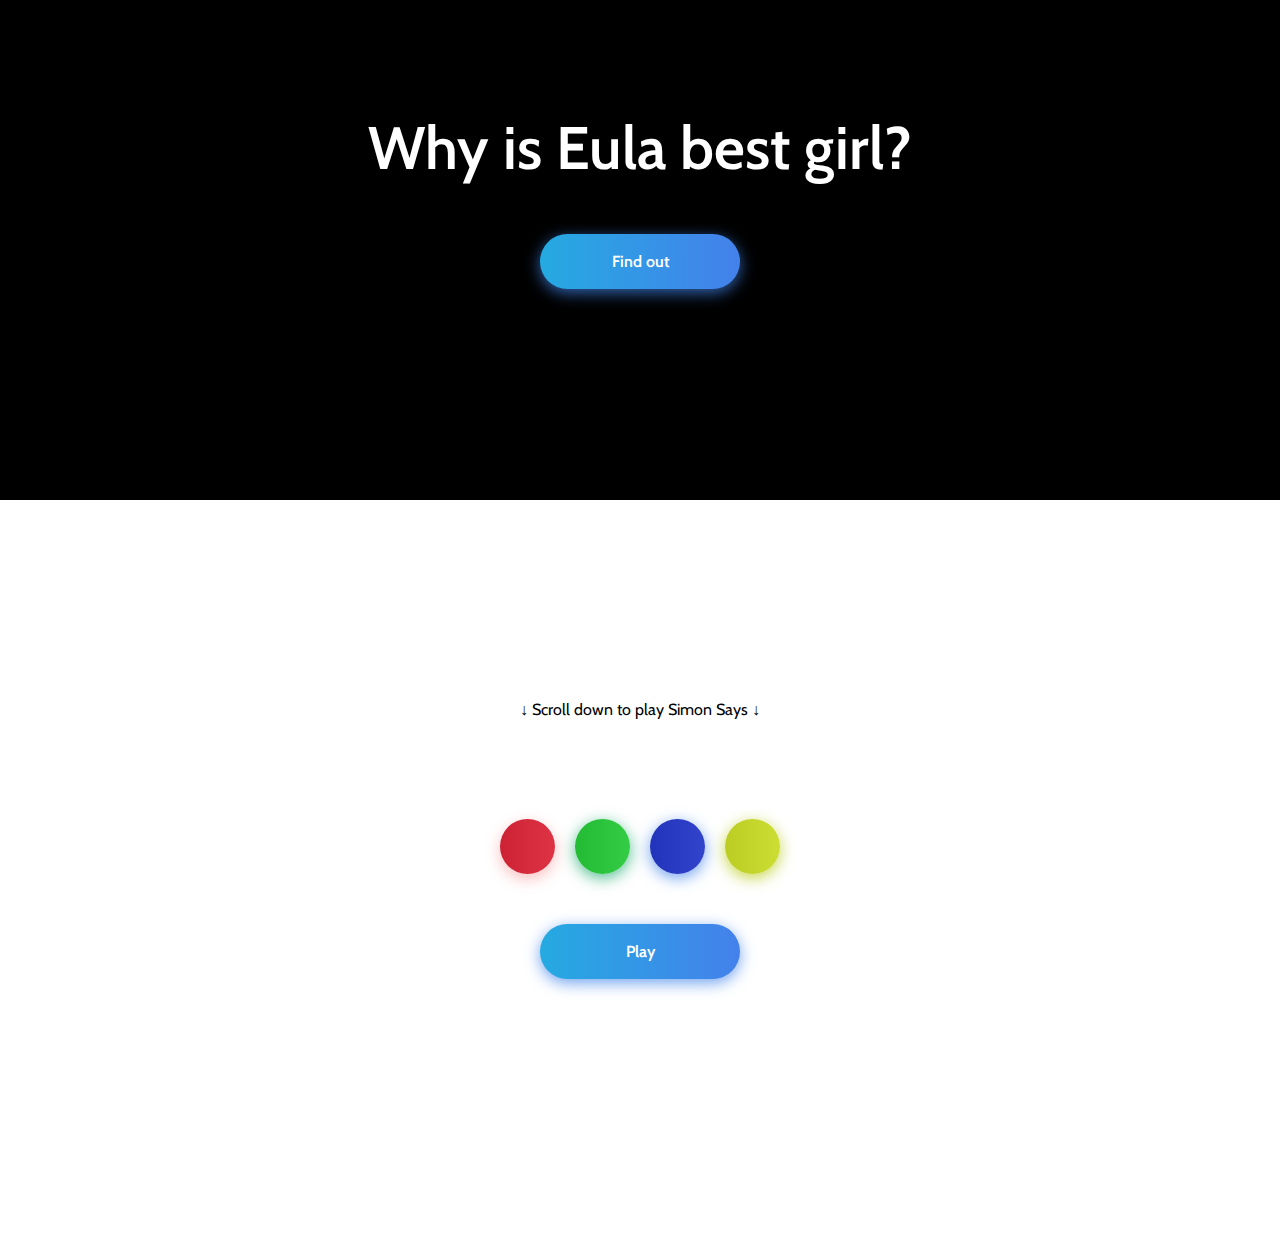
==== public/index.html @ e00d2add "fixed moving margin" ====
<html>
  <head>
    <link rel="stylesheet" href="./styles.css">
    <link rel="preconnect" href="https://fonts.googleapis.com">
    <link rel="preconnect" href="https://fonts.gstatic.com" crossorigin>
    <link href="https://fonts.googleapis.com/css2?family=Cabin:wght@400;600&display=swap" rel="stylesheet">
    <title>Why is Eula best girl?</title>
  </head>
  <body>
    <div class="content">
      <div class="header">
        <div class="title">Why is Eula best girl?</div>
        <a href="./sneeze.html"><button class="button big" style="margin-bottom: 100px;">Find out</button></a>
      </div>
      <div class="eula"></div>
      <div class="simon">
          <div class="scroll">&darr; Scroll down to play Simon Says &darr;</div>
          <div class="buttons">
            <button class="button red" id="redButton"></button>
            <button class="button green" id="greenButton"></button>
            <button class="button blue" id="blueButton"></button>
            <button class="button yellow" id="yellowButton"></button>
          </div>
          <button class="button big" id="playButton">Play</button>
          <div class="score" id="score"></div>
          <div class="gameOver" id="gameOver">Game Over</div>
      </div>
    </div>
  </body>
  <script>
    let redButton = document.getElementById("redButton");
    let greenButton = document.getElementById("greenButton");
    let blueButton = document.getElementById("blueButton");
    let yellowButton = document.getElementById("yellowButton");
    let playButton = document.getElementById("playButton");
    let gameOver = document.getElementById("gameOver");

    let correctSequence = [];
    let userSequence = [];
    let score = -1;

    redButton.disabled = true;
    greenButton.disabled = true;
    blueButton.disabled = true;
    yellowButton.disabled = true;
    gameOver.style.visibility = "hidden";

    redButton.addEventListener("click", () => {
      flashColor(0);
      checkColor(0);
    });
    greenButton.addEventListener("click", () => {
      flashColor(1);
      checkColor(1);
    });
    blueButton.addEventListener("click", () => {
      flashColor(2);
      checkColor(2);
    });
    yellowButton.addEventListener("click", () => {
      flashColor(3);
      checkColor(3);
    });
    playButton.addEventListener("click", () => {
      play();
    });

    function play() {
      playButton.disabled = true;
      playButton.classList.add("disabled");
      gameOver.style.visibility = "hidden";
      correctSequence = [];
      score = -1;
      newRound();
    }

    function newRound() {
      userSequence = [];
      score += 1;
      document.getElementById("score").innerHTML = score;

      redButton.disabled = true;
      greenButton.disabled = true;
      blueButton.disabled = true;
      yellowButton.disabled = true;

      let rand = Math.floor(Math.random() * 4);
      console.log(rand);
      correctSequence.push(rand);
      console.log(correctSequence);
      for (let i = 0; i < correctSequence.length; i++) {
        setTimeout(() => {
          flashColor(correctSequence[i]);
        }, (i + 1) * 1000);
      }
      setTimeout(() => {
        redButton.disabled = false;
        greenButton.disabled = false;
        blueButton.disabled = false;
        yellowButton.disabled = false;
      }, correctSequence.length * 1000);
    }

    function flashColor(color) {
      switch (color) {
        case (0):
          redButton.classList.add("lit");
          setTimeout(() => {
            redButton.classList.remove("lit");
          }, 0);
          break;
        case (1):
          greenButton.classList.add("lit");
          setTimeout(() => {
            greenButton.classList.remove("lit");
          }, 0);
          break;
        case (2):
          blueButton.classList.add("lit");
          setTimeout(() => {
            blueButton.classList.remove("lit");
          }, 0);
          break;
        case (3):
          yellowButton.classList.add("lit");
          setTimeout(() => {
            yellowButton.classList.remove("lit");
          }, 0);
          break;
      }
    }

    function checkColor(color) {
      userSequence.push(color);
      if ((userSequence.length == correctSequence.length) && checkEqual()) {
        newRound();
      } else if (!checkEqual()) {
        playButton.disabled = false;
        playButton.classList.remove("disabled");
        gameOver.style.visibility = "visible";
      }
    }

    function checkEqual() {
      for (let i = 0; i < userSequence.length; i++) {
        if (userSequence[i] != correctSequence[i]) {
          return false;
        }
      }
      return true;
    }

  </script>
</html>
---- public/styles.css ----
* {
  font-family: 'Cabin', sans-serif;
}

body {
  margin: 0;
}

.content {
  display: flex;
  flex-direction: column;
  align-items: center;
  width: 100%;
}

.header {
  width: 100%;
  height: 500px;
  background-color: black;
  color: white;
  display: flex;
  flex-direction: column;
  align-items: center;
  justify-content: center;
}

.title {
  font-size: 60px;
  font-weight: 600;
}

.button {
    width: 55px;
    font-size: 16px;
    font-weight: 600;
    color: #fff;
    cursor: pointer;
    height: 55px;
    text-align:center;
    border: none;
    background-size: 300% 100%;
    margin-right: 10px;
    margin-left: 10px;
    border-radius: 50px;
    moz-transition: all .2s ease-in-out;
    -o-transition: all .2s ease-in-out;
    -webkit-transition: all .2s ease-in-out;
    transition: all .2s ease-in-out;
}

.button.big {
  width: 200px;
  margin-top: 50px;
  margin-bottom: 50px;
  background-image: linear-gradient(to right, #25aae1, #4481eb, #04befe, #3f86ed);
  box-shadow: 0 4px 15px 0 rgba(65, 132, 234, 0.75);
  moz-transition: all .4s ease-in-out;
  -o-transition: all .4s ease-in-out;
  -webkit-transition: all .4s ease-in-out;
  transition: all .4s ease-in-out;
}

.button.big:hover {
  background-position: 100% 0;
  moz-transition: all .4s ease-in-out;
  -o-transition: all .4s ease-in-out;
  -webkit-transition: all .4s ease-in-out;
  transition: all .4s ease-in-out;
}

.button.big.disabled {
  box-shadow: none;
}

.button.big.disabled:hover {
  background-position: 0;
}

.eula {
  width: 542px;
  height: 300px;
  margin-top: -150px;
  background-image: url("https://www.pcgamesn.com/wp-content/uploads/2021/03/genshin-impact-eula-banner.jpg");
  background-size: cover;
  background-position: top;
  border-radius: 25px;
}

.simon {
  margin-top: 50px;
  margin-bottom: 100px;
  display: flex;
  flex-direction: column;
  align-items: center;
}

.score {
  font-size: 24px;
  font-weight: 600;
  height: 50px;
}

.gameOver {
  margin-top: 25px;
  font-size: 24px;
  font-weight: 600;
}

.scroll {
  margin-bottom: 100px;
}

.buttons {
  display: flex;
}

.button.lit {
  background-position: 100% 0;
  moz-transition: none;
  -o-transition: none;
  -webkit-transition: none;
  transition: none;
}

.button.red {
  background-image: linear-gradient(to right, #cc2233, #dd3344, #ee4455, #ff5566);
  box-shadow: 0 5px 15px rgba(242, 97, 103, .4);
}

.button.green {
  background-image: linear-gradient(to right, #22bb33, #33cc44, #44dd55, #55ee66);
  box-shadow: 0 4px 15px 0 rgba(23, 168, 108, 0.75);
}

.button.blue {
  background-image: linear-gradient(to right, #2233bb, #3344cc, #4455dd, #5566ee);
  box-shadow: 0 4px 15px 0 rgba(65, 132, 234, 0.75);
}

.button.yellow {
  background-image: linear-gradient(to right, #bbcc22, #ccdd33, #ddee44, #eeff55);
  box-shadow: 0 4px 15px 0 rgba(180, 200, 10, 0.75);
}

.gif-background {
  width: 100%;
  height: 100vh;
  background-color: black;
  display: flex;
  align-items: center;
  justify-content: center;
}

.gif {
  height: 300px;
}
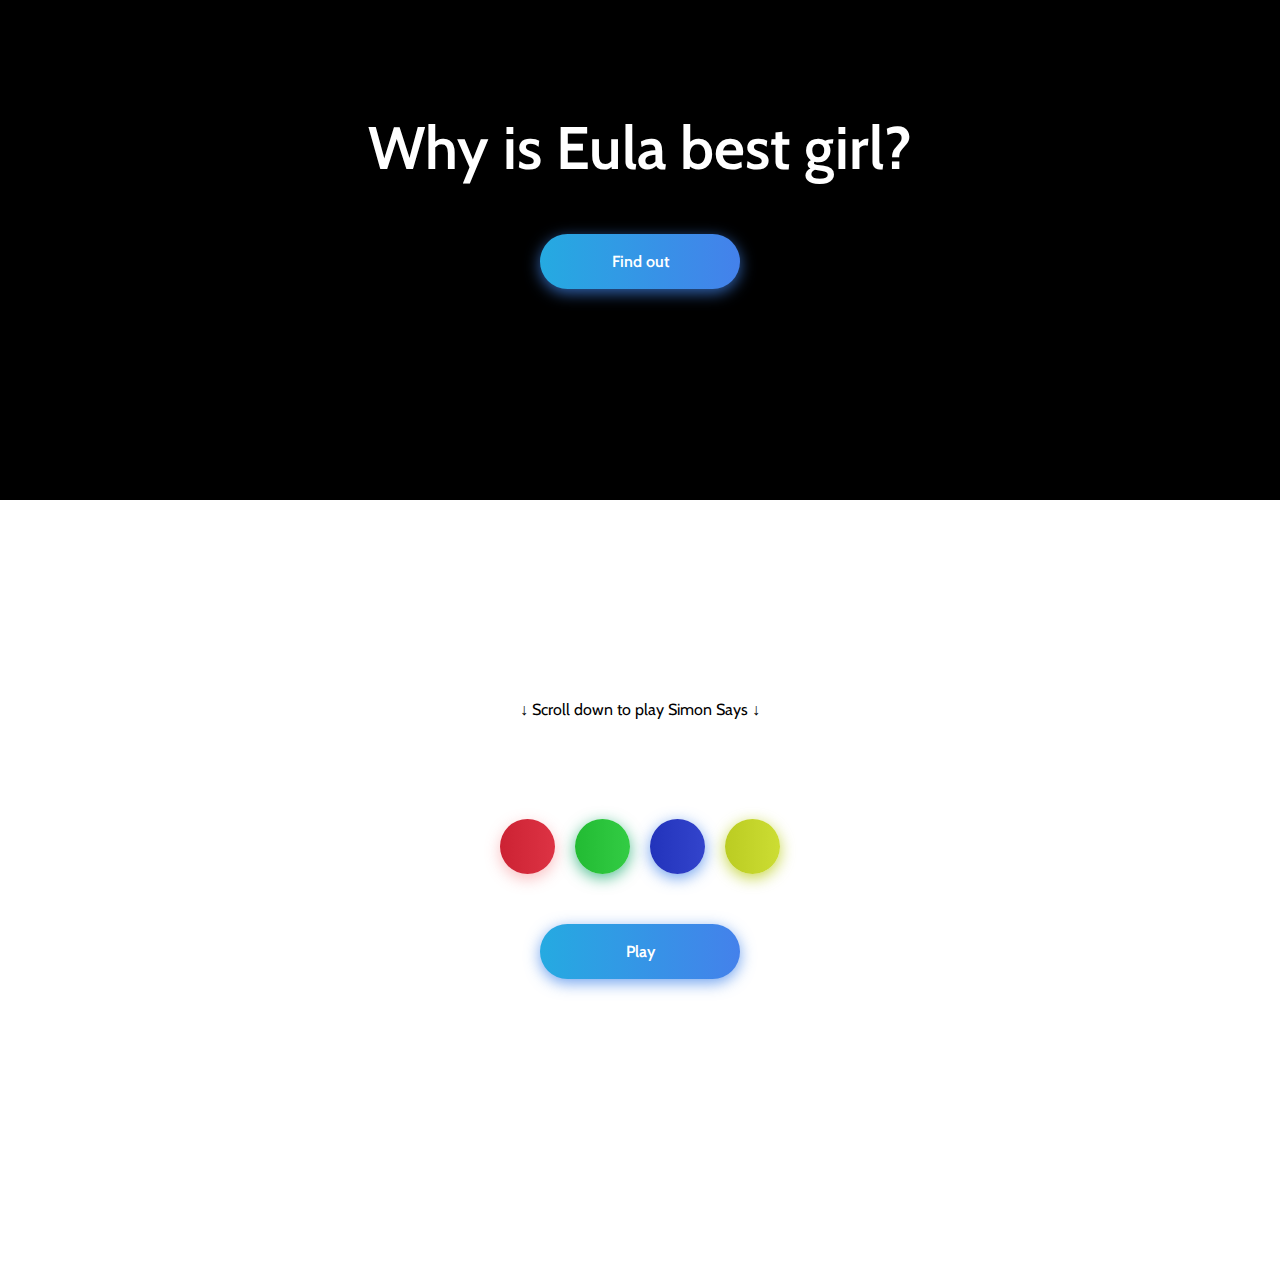
==== commit 1e01653a: "high score" ====
--- a/public/index.html
+++ b/public/index.html
@@ -23,6 +23,7 @@
           </div>
           <button class="button big" id="playButton">Play</button>
           <div class="score" id="score"></div>
+          <div class="score" id="highScore"></div>
           <div class="gameOver" id="gameOver">Game Over</div>
       </div>
     </div>
@@ -71,13 +72,20 @@
       gameOver.style.visibility = "hidden";
       correctSequence = [];
       score = -1;
+      if (window.localStorage.highScore == null) {
+        window.localStorage.highScore = 0;
+      }
       newRound();
     }
 
     function newRound() {
       userSequence = [];
       score += 1;
-      document.getElementById("score").innerHTML = score;
+      if (score > window.localStorage.highScore) {
+        window.localStorage.highScore = score;
+      }
+      document.getElementById("score").innerHTML = "Score: " + score;
+      document.getElementById("highScore").innerHTML = "High Score: " + window.localStorage.highScore;
 
       redButton.disabled = true;
       greenButton.disabled = true;
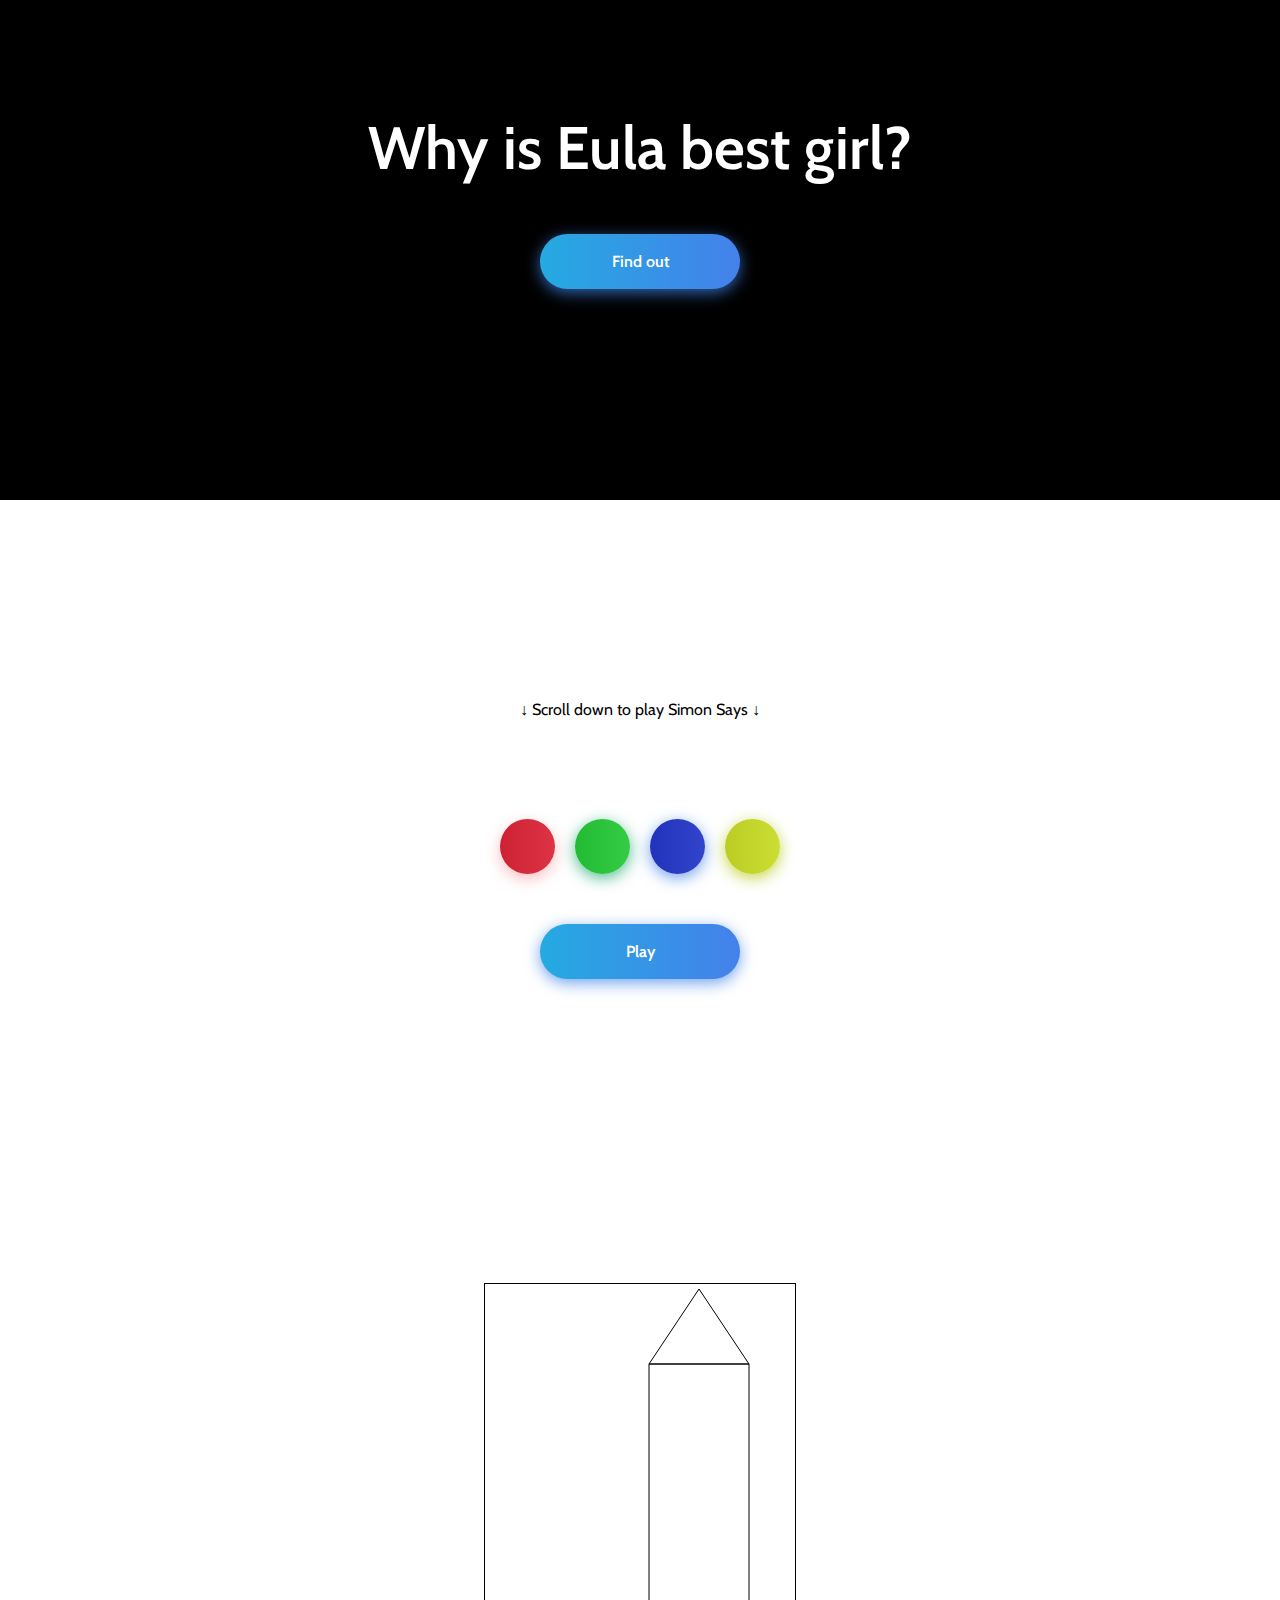
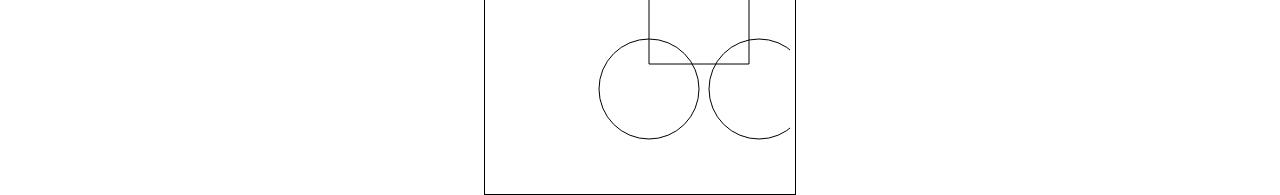
==== commit e4db6374: "Static picture working, need to get animation working" ====
--- a/public/index.html
+++ b/public/index.html
@@ -1,162 +1,236 @@
 <html>
-  <head>
-    <link rel="stylesheet" href="./styles.css">
-    <link rel="preconnect" href="https://fonts.googleapis.com">
-    <link rel="preconnect" href="https://fonts.gstatic.com" crossorigin>
-    <link href="https://fonts.googleapis.com/css2?family=Cabin:wght@400;600&display=swap" rel="stylesheet">
-    <title>Why is Eula best girl?</title>
-  </head>
-  <body>
-    <div class="content">
-      <div class="header">
-        <div class="title">Why is Eula best girl?</div>
-        <a href="./sneeze.html"><button class="button big" style="margin-bottom: 100px;">Find out</button></a>
+
+<head>
+  <link rel="stylesheet" href="./styles.css">
+  <link rel="preconnect" href="https://fonts.googleapis.com">
+  <link rel="preconnect" href="https://fonts.gstatic.com" crossorigin>
+  <link href="https://fonts.googleapis.com/css2?family=Cabin:wght@400;600&display=swap" rel="stylesheet">
+  <title>Why is Eula best girl?</title>
+</head>
+
+<body>
+  <div class="content">
+    <div class="header">
+      <div class="title">Why is Eula best girl?</div>
+      <a href="./sneeze.html"><button class="button big" style="margin-bottom: 100px;">Find out</button></a>
+    </div>
+    <div class="eula"></div>
+    <div class="simon">
+      <div class="scroll">&darr; Scroll down to play Simon Says &darr;</div>
+      <div class="buttons">
+        <button class="button red" id="redButton"></button>
+        <button class="button green" id="greenButton"></button>
+        <button class="button blue" id="blueButton"></button>
+        <button class="button yellow" id="yellowButton"></button>
       </div>
-      <div class="eula"></div>
-      <div class="simon">
-          <div class="scroll">&darr; Scroll down to play Simon Says &darr;</div>
-          <div class="buttons">
-            <button class="button red" id="redButton"></button>
-            <button class="button green" id="greenButton"></button>
-            <button class="button blue" id="blueButton"></button>
-            <button class="button yellow" id="yellowButton"></button>
-          </div>
-          <button class="button big" id="playButton">Play</button>
-          <div class="score" id="score"></div>
-          <div class="score" id="highScore"></div>
-          <div class="gameOver" id="gameOver">Game Over</div>
-      </div>
+      <button class="button big" id="playButton">Play</button>
+      <div class="score" id="score"></div>
+      <div class="score" id="highScore"></div>
+      <div class="gameOver" id="gameOver">Game Over</div>
     </div>
-  </body>
-  <script>
-    let redButton = document.getElementById("redButton");
-    let greenButton = document.getElementById("greenButton");
-    let blueButton = document.getElementById("blueButton");
-    let yellowButton = document.getElementById("yellowButton");
-    let playButton = document.getElementById("playButton");
-    let gameOver = document.getElementById("gameOver");
-
-    let correctSequence = [];
-    let userSequence = [];
-    let score = -1;
-
-    redButton.disabled = true;
-    greenButton.disabled = true;
-    blueButton.disabled = true;
-    yellowButton.disabled = true;
-    gameOver.style.visibility = "hidden";
-
-    redButton.addEventListener("click", () => {
-      flashColor(0);
-      checkColor(0);
-    });
-    greenButton.addEventListener("click", () => {
-      flashColor(1);
-      checkColor(1);
-    });
-    blueButton.addEventListener("click", () => {
-      flashColor(2);
-      checkColor(2);
-    });
-    yellowButton.addEventListener("click", () => {
-      flashColor(3);
-      checkColor(3);
-    });
-    playButton.addEventListener("click", () => {
-      play();
-    });
-
-    function play() {
-      playButton.disabled = true;
-      playButton.classList.add("disabled");
-      gameOver.style.visibility = "hidden";
-      correctSequence = [];
-      score = -1;
+    <canvas id="canvas" width="300" height="500"></canvas>
+  </div>
+</body>
+
+<script>
+  let app = {
+    button: {
+      red: document.getElementById("redButton"),
+      green: document.getElementById("greenButton"),
+      blue: document.getElementById("blueButton"),
+      yellow: document.getElementById("yellowButton"),
+      play: document.getElementById("playButton")
+    },
+
+    data: {
+      gameOver: document.getElementById("gameOver"),
+      correctSequence: [],
+      userSequence: [],
+      score: -1
+    },
+
+    initialize: function() {
+      this.button.red.disabled = true;
+      this.button.green.disabled = true;
+      this.button.blue.disabled = true;
+      this.button.yellow.disabled = true;
+      this.data.gameOver.style.visibility = "hidden";
+
+      this.button.red.addEventListener("click", () => {
+        this.flashColor(0);
+        this.checkColor(0);
+      });
+      this.button.green.addEventListener("click", () => {
+        this.flashColor(1);
+        this.checkColor(1);
+      });
+      this.button.blue.addEventListener("click", () => {
+        this.flashColor(2);
+        this.checkColor(2);
+      });
+      this.button.yellow.addEventListener("click", () => {
+        this.flashColor(3);
+        this.checkColor(3);
+      });
+      this.button.play.addEventListener("click", () => {
+        this.play();
+      });
+    },
+
+    newRound: function() {
+      this.data.userSequence = [];
+      this.data.score += 1;
+      if (this.data.score > window.localStorage.highScore) {
+        window.localStorage.highScore = this.data.score;
+      }
+      document.getElementById("score").innerHTML = "Score: " + this.data.score;
+      document.getElementById("highScore").innerHTML = "High Score: " + window.localStorage.highScore;
+
+      this.button.red.disabled = true;
+      this.button.green.disabled = true;
+      this.button.blue.disabled = true;
+      this.button.yellow.disabled = true;
+
+      let num = Math.floor(Math.random() * 4);
+      console.log(num);
+      this.data.correctSequence.push(num);
+      console.log(this.data.correctSequence);
+      for (let i = 0; i < this.data.correctSequence.length; i++) {
+        setTimeout(() => {
+          this.flashColor(this.data.correctSequence[i]);
+        }, (i + 1) * 1000);
+      }
+      setTimeout(() => {
+        this.button.red.disabled = false;
+        this.button.green.disabled = false;
+        this.button.blue.disabled = false;
+        this.button.yellow.disabled = false;
+      }, this.data.correctSequence.length * 1000);
+    },
+
+    play: function() {
+      this.button.play.disabled = true;
+      this.button.play.classList.add("disabled");
+      this.data.gameOver.style.visibility = "hidden";
+      this.data.correctSequence = [];
+      this.data.score = -1;
       if (window.localStorage.highScore == null) {
         window.localStorage.highScore = 0;
       }
-      newRound();
-    }
-
-    function newRound() {
-      userSequence = [];
-      score += 1;
-      if (score > window.localStorage.highScore) {
-        window.localStorage.highScore = score;
-      }
-      document.getElementById("score").innerHTML = "Score: " + score;
-      document.getElementById("highScore").innerHTML = "High Score: " + window.localStorage.highScore;
-
-      redButton.disabled = true;
-      greenButton.disabled = true;
-      blueButton.disabled = true;
-      yellowButton.disabled = true;
-
-      let rand = Math.floor(Math.random() * 4);
-      console.log(rand);
-      correctSequence.push(rand);
-      console.log(correctSequence);
-      for (let i = 0; i < correctSequence.length; i++) {
-        setTimeout(() => {
-          flashColor(correctSequence[i]);
-        }, (i + 1) * 1000);
-      }
-      setTimeout(() => {
-        redButton.disabled = false;
-        greenButton.disabled = false;
-        blueButton.disabled = false;
-        yellowButton.disabled = false;
-      }, correctSequence.length * 1000);
-    }
-
-    function flashColor(color) {
+      this.newRound();
+    },
+
+    flashColor: function(color) {
       switch (color) {
         case (0):
-          redButton.classList.add("lit");
-          setTimeout(() => {
-            redButton.classList.remove("lit");
+          this.button.red.classList.add("lit");
+          setTimeout(() => {
+            this.button.red.classList.remove("lit");
           }, 0);
           break;
         case (1):
-          greenButton.classList.add("lit");
-          setTimeout(() => {
-            greenButton.classList.remove("lit");
+          this.button.green.classList.add("lit");
+          setTimeout(() => {
+            this.button.green.classList.remove("lit");
           }, 0);
           break;
         case (2):
-          blueButton.classList.add("lit");
-          setTimeout(() => {
-            blueButton.classList.remove("lit");
+          this.button.blue.classList.add("lit");
+          setTimeout(() => {
+            this.button.blue.classList.remove("lit");
           }, 0);
           break;
         case (3):
-          yellowButton.classList.add("lit");
-          setTimeout(() => {
-            yellowButton.classList.remove("lit");
-          }, 0);
-          break;
-      }
-    }
-
-    function checkColor(color) {
-      userSequence.push(color);
-      if ((userSequence.length == correctSequence.length) && checkEqual()) {
-        newRound();
-      } else if (!checkEqual()) {
-        playButton.disabled = false;
-        playButton.classList.remove("disabled");
-        gameOver.style.visibility = "visible";
-      }
-    }
-
-    function checkEqual() {
-      for (let i = 0; i < userSequence.length; i++) {
-        if (userSequence[i] != correctSequence[i]) {
+          this.button.yellow.classList.add("lit");
+          setTimeout(() => {
+            this.button.yellow.classList.remove("lit");
+          }, 0);
+          break;
+      }
+    },
+
+    checkColor: function(color) {
+      this.data.userSequence.push(color);
+      if ((this.data.userSequence.length == this.data.correctSequence.length) && this.checkEqual()) {
+        this.newRound();
+      } else if (!this.checkEqual()) {
+        this.button.play.disabled = false;
+        this.button.play.classList.remove("disabled");
+        this.data.gameOver.style.visibility = "visible";
+      }
+    },
+
+    checkEqual: function() {
+      for (let i = 0; i < this.data.userSequence.length; i++) {
+        if (this.data.userSequence[i] != this.data.correctSequence[i]) {
           return false;
         }
       }
       return true;
     }
 
-  </script>
+  }
+
+app.initialize();
+
+function initializeAnimation() {
+  window.requestAnimationFrame(draw);
+}
+
+function drawArt(ctx) {
+
+  ctx.save();
+  var time2 = new Date();
+  ctx.translate(time2.getSeconds(), 0);
+
+  // Draw triangle
+  ctx.beginPath();
+  ctx.moveTo(150, 0);
+  ctx.lineTo(100, 75);
+  ctx.lineTo(200, 75);
+  ctx.lineTo(150, 0);
+  ctx.stroke();
+
+  ctx.beginPath();
+  ctx.rect(100, 75, 100, 300);
+  ctx.stroke();
+
+  ctx.beginPath();
+  ctx.arc(100, 400, 50, 0, 2 * Math.PI);
+  ctx.stroke();
+
+  ctx.save();
+  var time = new Date();
+  ctx.rotate(time.getSeconds() + time.getMilliseconds() / 1000);
+  ctx.restore();
+
+  ctx.beginPath();
+  ctx.arc(210, 400, 50, 0, 2 * Math.PI);
+  ctx.stroke();
+  ctx.restore();
+}
+
+function draw() {
+  let ctx = document.getElementById('canvas').getContext('2d');
+
+  ctx.globalCompositeOperation = 'destination-over';
+  ctx.clearRect(0, 0, 300, 500); // clear canvas
+
+  // Figure out what pen we wanna draw with
+  ctx.strokeStyle = 'rgba(0, 0, 0, 1)';
+
+  ctx.save();
+  drawArt(ctx);
+  ctx.restore();
+
+
+  // Call draw when the website is ready
+  window.requestAnimationFrame(draw);
+}
+
+initializeAnimation();
+
+
+</script>
+
 </html>
--- a/public/styles.css
+++ b/public/styles.css
@@ -154,3 +154,9 @@
 .gif {
   height: 300px;
 }
+
+#canvas {
+  border: 1px solid black;
+  padding: 5px;
+  margin: 0px auto;
+}
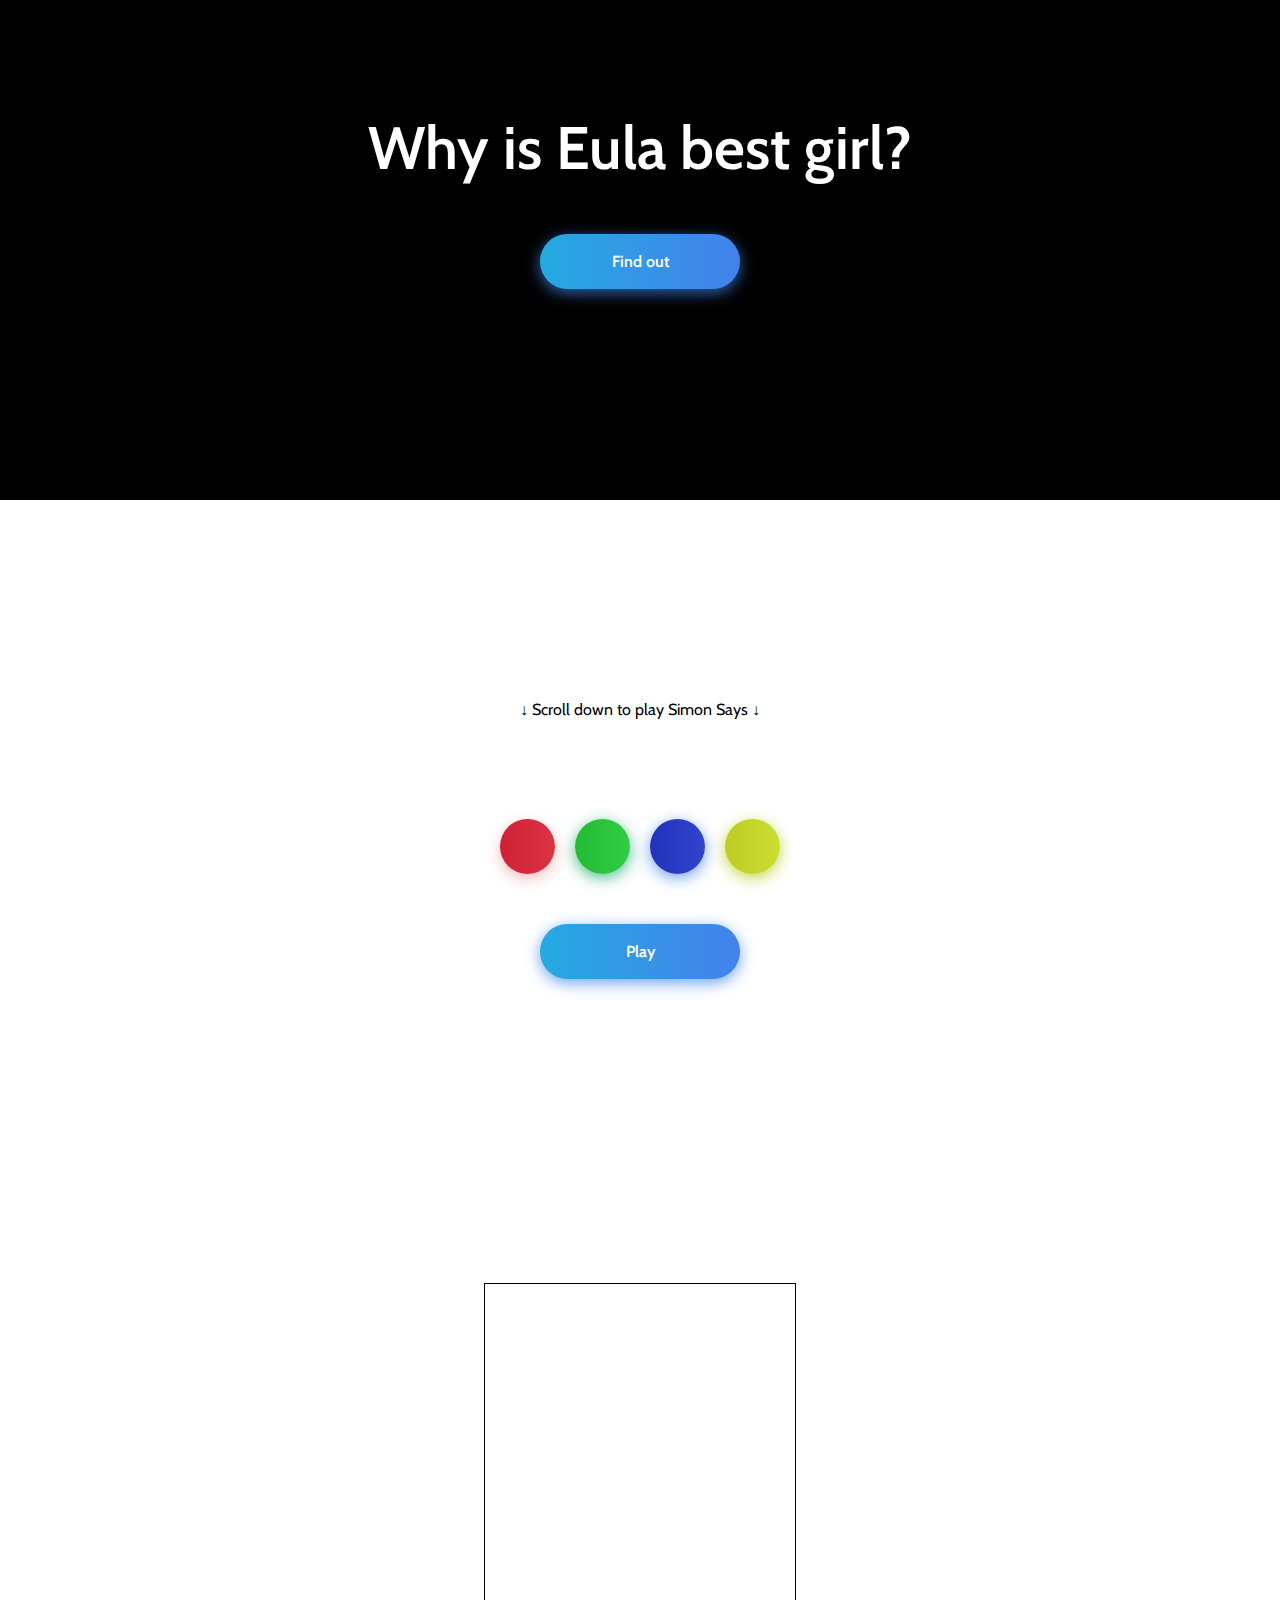
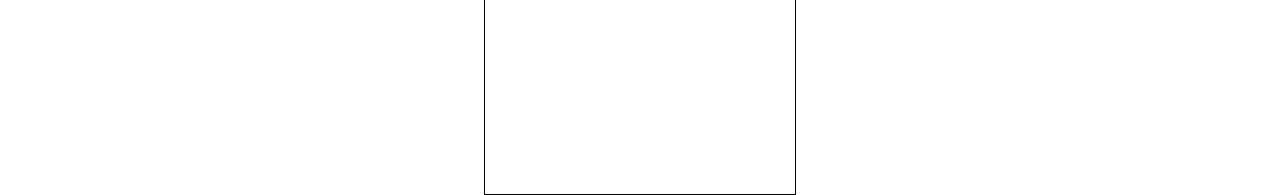
==== commit eb06f99a: "Got animation to work for entire object, not singular part of object" ====
--- a/public/index.html
+++ b/public/index.html
@@ -180,29 +180,33 @@
 function drawArt(ctx) {
 
   ctx.save();
-  var time2 = new Date();
-  ctx.translate(time2.getSeconds(), 0);
+  //var time2 = new Date();
+  //ctx.translate(time2.getSeconds(), 0);
 
   // Draw triangle
+  var time = new Date();
+  ctx.rotate(2*time.getSeconds() + 2*time.getMilliseconds() / 1000);
   ctx.beginPath();
   ctx.moveTo(150, 0);
   ctx.lineTo(100, 75);
   ctx.lineTo(200, 75);
   ctx.lineTo(150, 0);
   ctx.stroke();
+  ctx.save();
+
 
   ctx.beginPath();
   ctx.rect(100, 75, 100, 300);
   ctx.stroke();
+  ctx.save();
+
+
 
   ctx.beginPath();
   ctx.arc(100, 400, 50, 0, 2 * Math.PI);
   ctx.stroke();
-
-  ctx.save();
-  var time = new Date();
-  ctx.rotate(time.getSeconds() + time.getMilliseconds() / 1000);
   ctx.restore();
+
 
   ctx.beginPath();
   ctx.arc(210, 400, 50, 0, 2 * Math.PI);
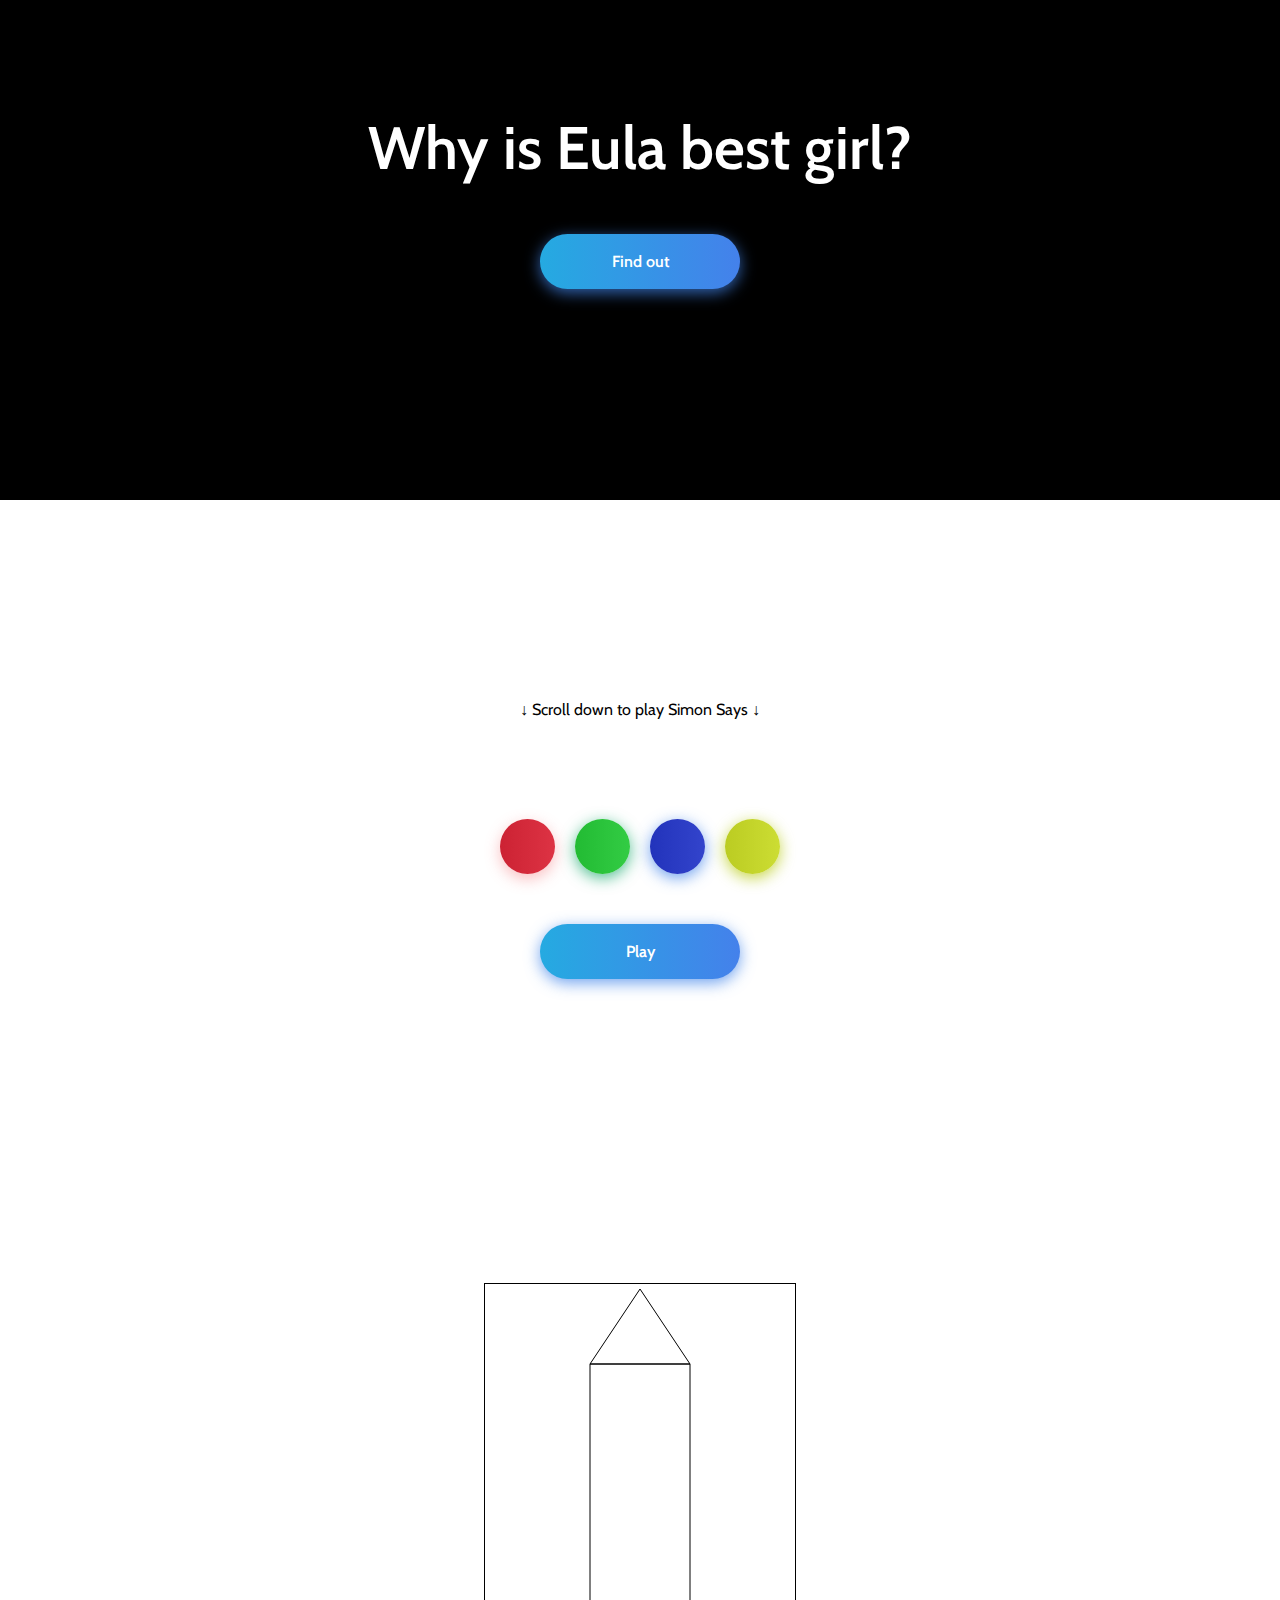
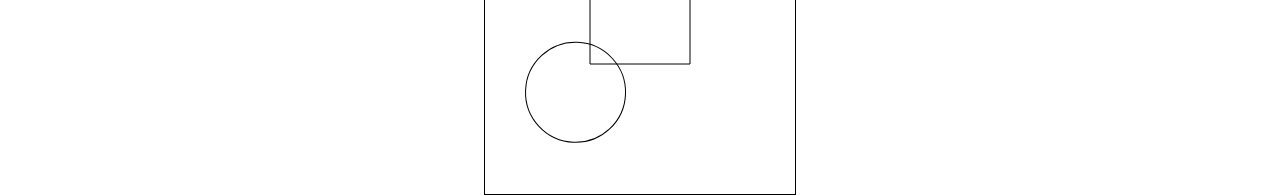
==== commit 5b1fcb24: "Now have two objects rotating in opposite directions" ====
--- a/public/index.html
+++ b/public/index.html
@@ -184,8 +184,7 @@
   //ctx.translate(time2.getSeconds(), 0);
 
   // Draw triangle
-  var time = new Date();
-  ctx.rotate(2*time.getSeconds() + 2*time.getMilliseconds() / 1000);
+
   ctx.beginPath();
   ctx.moveTo(150, 0);
   ctx.lineTo(100, 75);
@@ -201,13 +200,15 @@
   ctx.save();
 
 
-
+  var time = new Date();
+  ctx.rotate(2*time.getSeconds() - 2*time.getMilliseconds() / 1000);
   ctx.beginPath();
   ctx.arc(100, 400, 50, 0, 2 * Math.PI);
   ctx.stroke();
   ctx.restore();
 
-
+  var time2 = new Date();
+  ctx.rotate(2*time2.getSeconds() + 2*time2.getMilliseconds() / 1000);
   ctx.beginPath();
   ctx.arc(210, 400, 50, 0, 2 * Math.PI);
   ctx.stroke();
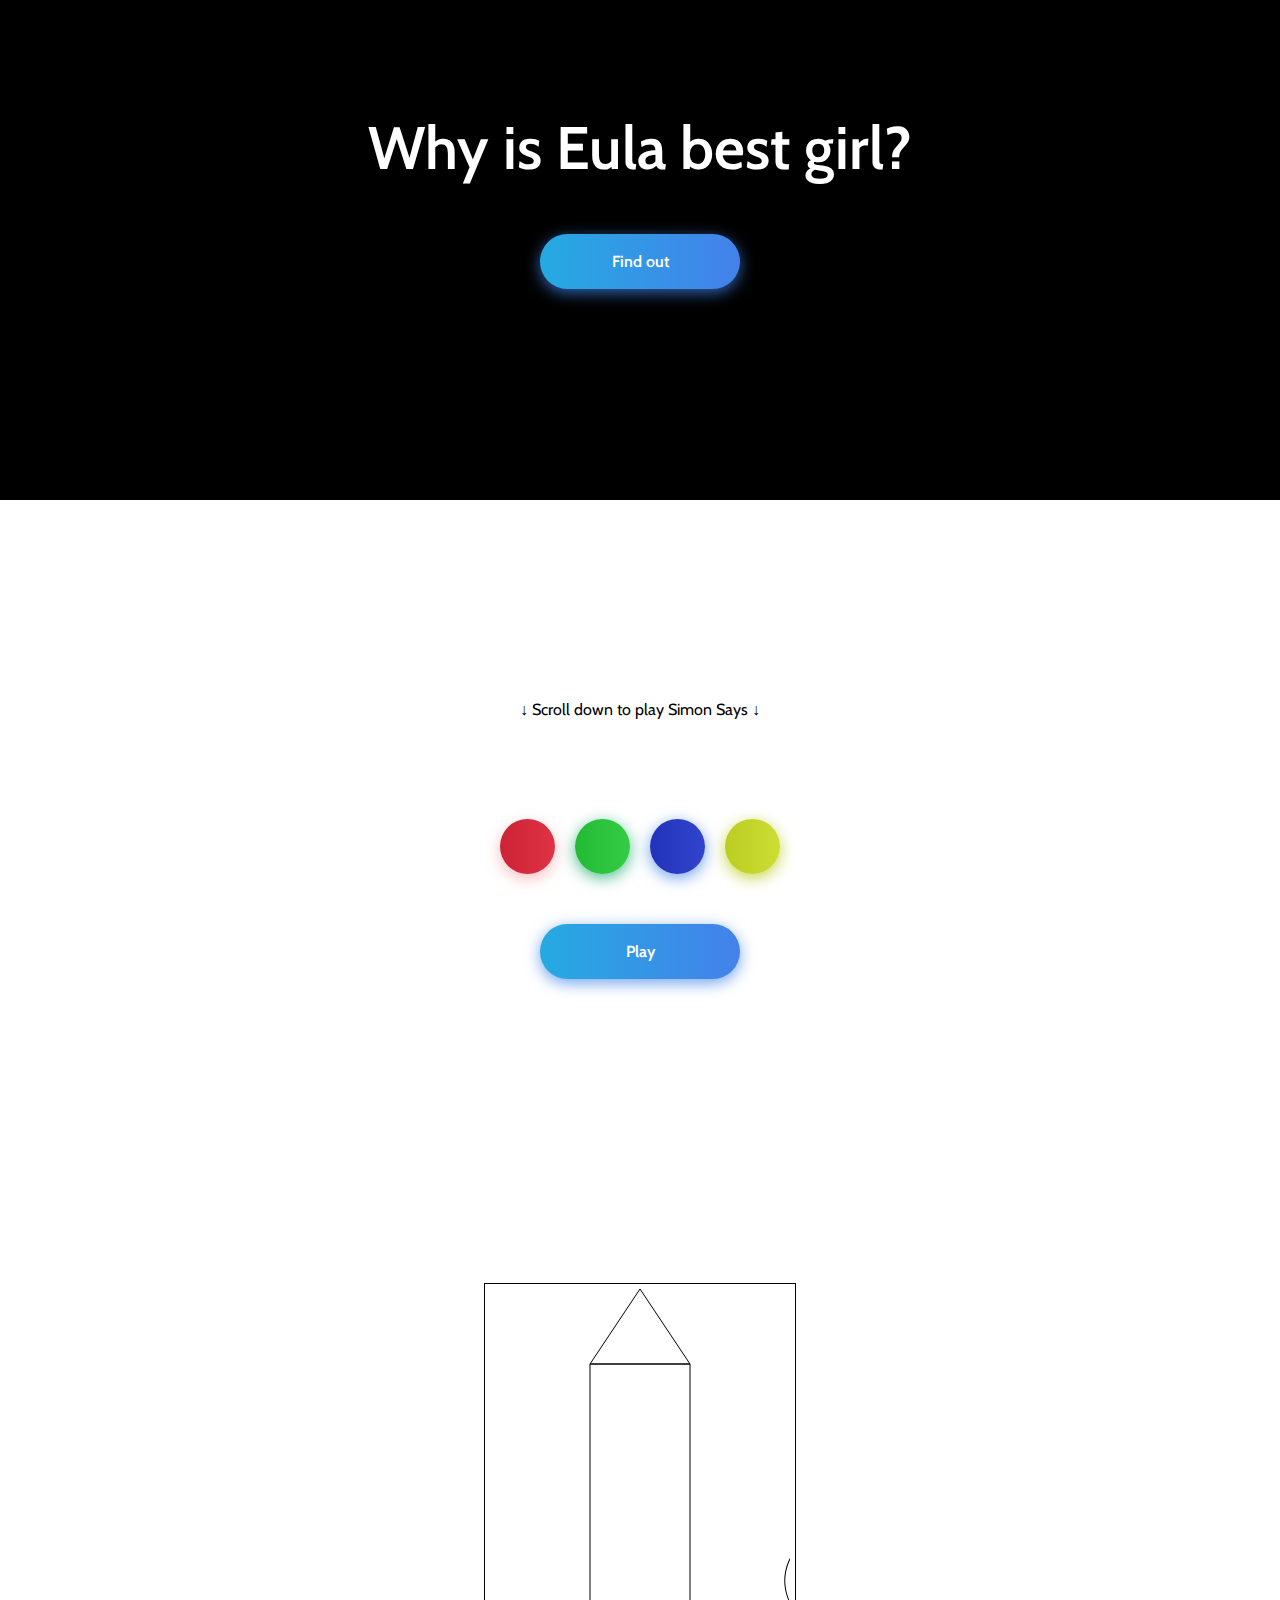
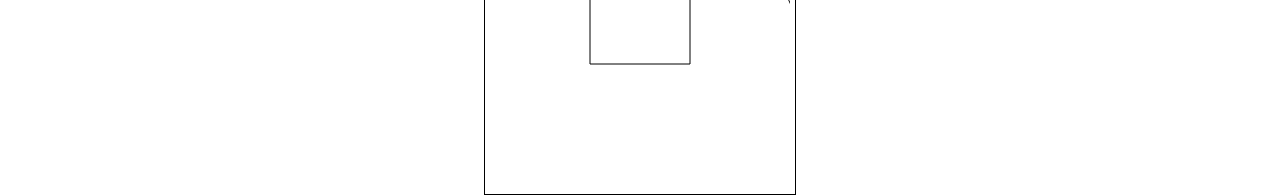
==== commit 5eb0d7f1: "more cleanly rotates" ====
--- a/public/index.html
+++ b/public/index.html
@@ -207,6 +207,7 @@
   ctx.stroke();
   ctx.restore();
 
+  ctx.save();
   var time2 = new Date();
   ctx.rotate(2*time2.getSeconds() + 2*time2.getMilliseconds() / 1000);
   ctx.beginPath();
